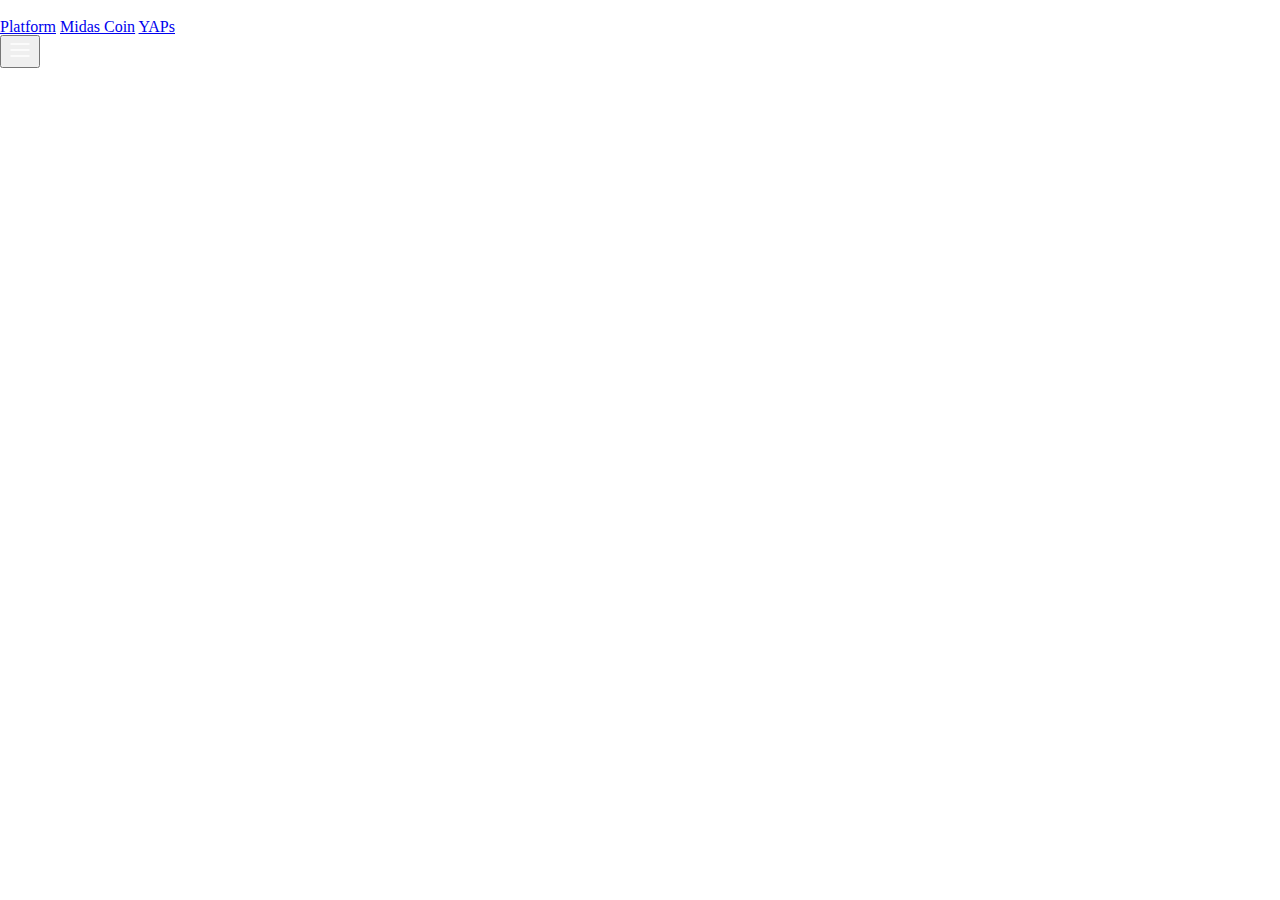
==== index.html @ 00136fde "1 commit" ====
<!DOCTYPE html>
<html lang="en">

<head>
    <meta charset="UTF-8">
    <meta http-equiv="X-UA-Compatible" content="IE=edge">
    <meta name="viewport" content="width=device-width, initial-scale=1.0">
    <style>
        @import url('https://fonts.googleapis.com/css2?family=Cormorant+Infant&family=Inter:wght@500;600;700&display=swap');
    </style>
    <link rel="stylesheet" href="CSS/style.css">
    <link rel="stylesheet" href="CSS/reset.css">
    <title>Морозова Софья Дмитриевна 211-325 27.01.2023</title>
</head>
<body class="wrapper">
    <header>
        <div class="div2">
        <div class="logo">
            <img src="/SVG/Logo.svg" alt="icon">
        </div>
            <div class="divheader2">
                <div class="divheader">
                <a class="dmenu" href="#">Platform</a>
                <a class="dmenu" href="#">Midas Coin</a>
                <a class="dmenu" href="#">YAPs</a>
            </div>
            <button class="menu">
                <img src="/SVG/Menu.svg" alt="menu">
            </button>
            </div>
            </div>
    </header>
</body>
</html>
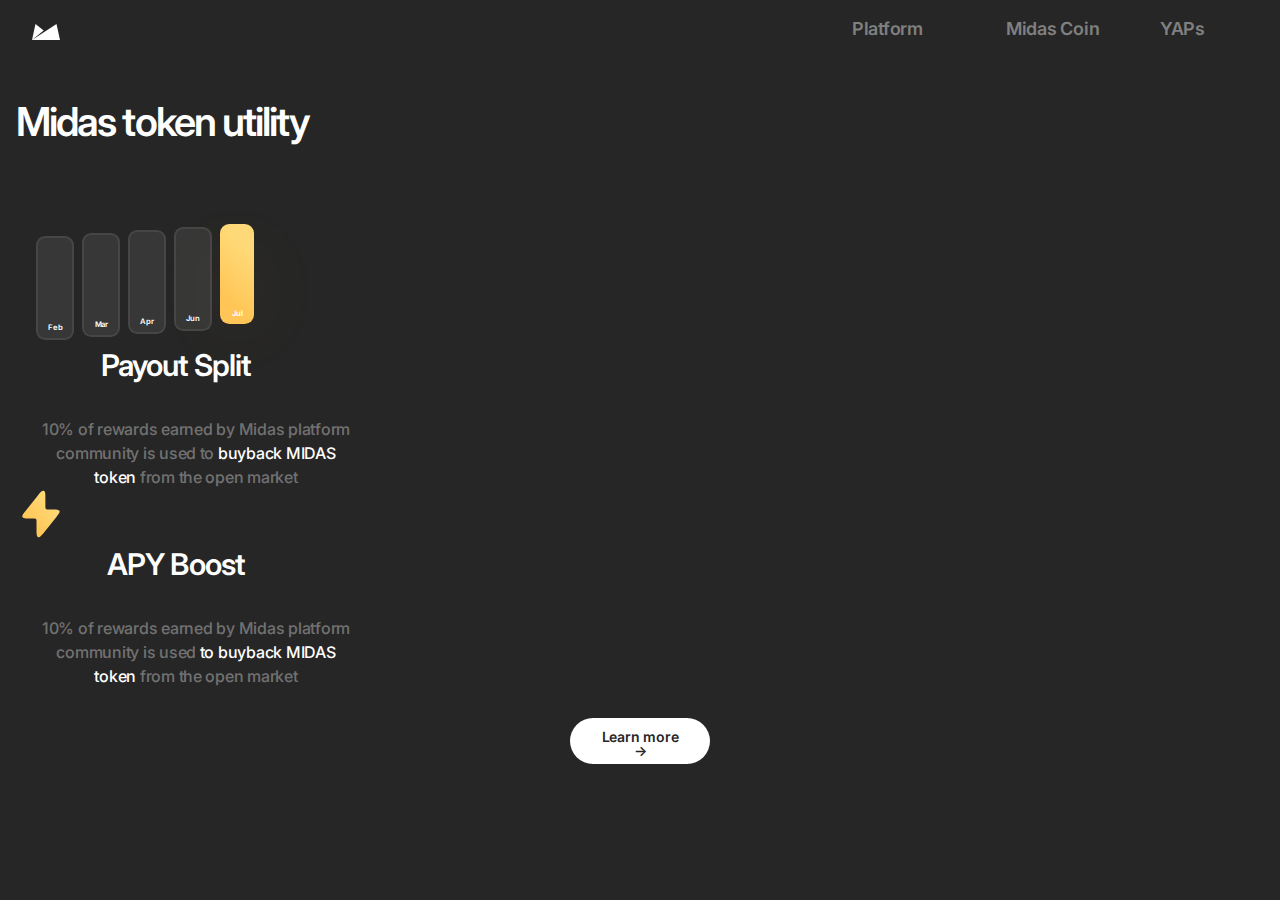
==== commit 5dbe4352: "commit4" ====
--- a/index.html
+++ b/index.html
@@ -10,7 +10,7 @@
     </style>
     <link rel="stylesheet" href="CSS/style.css">
     <link rel="stylesheet" href="CSS/reset.css">
-    <title>Морозова Софья Дмитриевна 211-325 27.01.2023</title>
+    <title>Морозова Софья Дмитриевна 211-325 28.01.2023</title>
 </head>
 <body class="wrapper">
     <header>
@@ -20,9 +20,9 @@
         </div>
             <div class="divheader2">
                 <div class="divheader">
-                <a class="dmenu" href="#">Platform</a>
-                <a class="dmenu" href="#">Midas Coin</a>
-                <a class="dmenu" href="#">YAPs</a>
+                <a class="dmenu" >Platform</a>
+                <a class="dmenu" >Midas Coin</a>
+                <a class="dmenu" >YAPs</a>
             </div>
             <button class="menu">
                 <img src="/SVG/Menu.svg" alt="menu">
@@ -30,5 +30,25 @@
             </div>
             </div>
     </header>
+    <main>
+        <div class="div6">
+            <div class="div5">
+        <h1 class="h11">Midas token utility</h1>
+        <div class="months">
+            <p class="gray_month" id="first_month">Feb</p>
+            <p class="gray_month" id="second_month">Mar</p>
+            <p class="gray_month" id="third_month">Apr</p>
+            <p class="gray_month" id="fourth_month">Jun</p>
+            <p class="gold_month">Jul</p>
+        </div>
+            </div>
+        <h2 class="h22">Payout Split</h2>
+        <p class="text_info">10% of rewards earned by Midas platform community is used to <span class="span_white">buyback MIDAS token</span> from the open market</p>
+        <img src="/SVG/thunderbolt.svg" alt="bolt" class="boltsvg">
+</div>
+        <h2 class="h22">APY Boost</h2>
+        <p class="text_info">10% of rewards earned by Midas platform community is used <span class="span_white">to buyback MIDAS token</span> from the open market</p>
+        <a class="button_learn_more" href="form.html">Learn more →</a>
+    </main>
 </body>
 </html>--- a/CSS/style.css
+++ b/CSS/style.css
@@ -0,0 +1,295 @@
+@import url('https://fonts.googleapis.com/css2?family=Cormorant+Infant&family=Inter:wght@500;600;700&display=swap');
+:root {
+    font-size: 62.5%;
+    font-family: 'Inter', sans-serif;
+    text-align: center;
+    font-weight: 600;
+--black:#262626;
+--white: #FFFFFF;
+--grey: grey;
+--signup: #e1a31e;
+background-color: var(--black);
+color: var(--white);
+}
+body{
+    margin:0;
+margin-top: 14px;
+}
+.wrapper {
+    max-width: 1440px;
+    margin-left: auto;
+    margin-right: auto;
+    padding-left: 16px;
+    padding-right: 16px;
+}
+.dmenu{
+    display:none;
+}
+header {
+   padding-top: 3.5rem;
+   padding-bottom:3.5 rem;
+    }
+    .div2{
+    margin-left: 1.6rem;
+    margin-right: 0rem;
+    margin-bottom:2rem;
+    margin-top:2rem;
+    display: flex;
+    flex-direction: row;
+    justify-content: space-between;
+    align-items: center;
+    }
+    .logo{
+        display: flex;
+    flex-direction: row;
+    align-items: center;
+    gap: 1rem;
+    }
+    .menu{
+        border: 0;
+        background: none;
+        margin: 0;
+    }
+    h1 {
+    width: 320px;
+    height: 96px;
+    font-weight: 700;
+    font-size: 2.8rem;
+    line-height: 48px;
+    letter-spacing: -0.048em;
+    margin-bottom: 0;
+    padding-left: 20px;
+    }
+    .div6{
+        align-items:baseline;
+        display: flex;
+        flex-direction: column;
+    }
+    .div5{
+        display:flex;
+        flex-direction: column;
+        align-items: flex-start; 
+    }
+
+    h2 {
+    width: 320px;
+    height: 32px;
+    font-weight: 700;
+    font-size: 32px;
+    line-height: 32px;
+    padding-left: 20px;
+    letter-spacing: -0.032em;
+    }
+    .h11 {
+    font-size: 4rem;
+    padding-top: 1rem;
+}
+.h22{
+    margin-bottom: 3.5rem;
+    padding-top: 1rem;
+    margin-left: 0;
+    font-size: 3rem;
+}
+    .text_info {
+    width: 320px;
+    height: 72px;
+    font-weight: 500;
+    font-size: 16px;
+    line-height: 24px;
+    letter-spacing: -0.016em;
+    color: rgba(255, 255, 255, 0.36);
+    padding-left: 20px;
+    }
+    
+    .span_white {
+    opacity: 1;
+    color: white;
+    
+    }
+    
+    .gray_month {
+  
+    width: 14px;
+    height: 8px;
+    font-size: 7.69528px;
+    line-height: 8px;
+    letter-spacing: -0.02em;
+    
+    background: rgba(255, 255, 255, 0.08);
+    
+    border: 2px solid rgba(255, 255, 255, 0.08);
+    border-radius: 9.23434px;
+    margin-right: 7.7px;
+    padding: 86.19px 9.86px 5.85px 10.38px;
+    }
+    
+    .gold_month {
+ 
+    width: 11px;
+    height: 8px;
+    font-size: 7.69528px;
+    line-height: 8px;
+    letter-spacing: -0.02em;
+    
+    background: linear-gradient(43.67deg, #FFC657 24.69%, #FFD977 75.86%);
+    box-shadow: 0px 16px 80px -12px rgba(255, 215, 115, 0.24);
+    border-radius: 9.23434px;
+    margin-top: 54px;
+    padding: 86.19px 11.31px 5.85px 11.94px;
+    }
+    
+    #first_month {
+    margin-left: 20px;
+    margin-top: 65.62px;
+    }
+    
+    #second_month {
+    margin-top: 62.72px;
+    }
+    
+    #third_month {
+    margin-top: 59.81px;
+    }
+    
+    #fourth_month {
+    margin-top: 56.91px;
+    }
+    
+    .months {
+    display: inline-flex;
+    flex-direction: row;
+    }
+    
+    .bolt {
+    width: 206.4px;
+    height: 206.4px;
+    }
+    
+    .button_learn_more {
+        display: block;
+        text-align: center;
+    padding: 3rem;
+    padding-top: 1.2rem;
+    padding-bottom: 1rem;
+    margin-left: auto;
+    margin-right: auto;
+    margin-top: 3rem;
+    margin-bottom: 3rem;
+    background: #FFFFFF;
+    border-radius: 24px;
+    color: var(--black);
+    max-width: 8rem;
+font-size:1.4rem;
+    }
+    
+    a {
+    text-decoration: none;
+    color: var(--black);
+    width: 104px;
+    height: 24px;
+    font-size: 16px;
+    line-height: 24px;
+    letter-spacing: -0.015em;
+    }
+   
+    .registration{
+        display: flex;
+        flex-direction: column;
+        font-size: 1.8rem;
+        line-height: 167%;
+        padding: 3.5rem;
+        align-items:center;
+        max-width: 62rem;
+        margin: 0 auto;
+        text-align: left;
+    } 
+    .registration input{
+        padding: 0.85rem 2.8rem 0.85rem 2.8rem;
+        border: solid var(--custom-property-grey) 0.1rem;
+        border-radius: 9rem;
+        margin-bottom: 2.3rem;
+        box-sizing: border-box;
+    }
+     .registration p {
+        font-size: 1.8rem;
+    }
+    .send{
+        font-weight: 600;
+        font-size: 2.6rem;
+        line-height: 115%;
+        padding: 0.8rem;
+        border: none;
+        border-radius: 9rem;
+        background-color: var(--white);
+        color: var(--black);
+        margin-top: 2.3rem;
+    }
+    
+    .type input {
+        width: 2rem;
+        height: 2rem;
+        margin: 0 5rem 0 0;
+    }
+    
+    section {
+    margin-top: 120px;
+    }
+    @media (min-width:1220px) {
+.dmenu{
+    display: flex;
+    font-size: 1.8rem;
+    color: var(--grey);
+}
+.divheader{
+    align-items: center;
+    gap:5rem;
+    display: flex;
+    flex-direction: row;
+}
+.divheader2{
+    gap:10rem;
+    display: flex;
+    flex-direction: row;
+    align-items: center;
+}
+.menu{
+    display: none;
+}
+h1{
+    display: flex;
+    flex-direction: row;
+    align-items: center;
+}
+    }
+
+    ::selection{
+        background-color: var(--white);
+        color: var(--black);
+        text-shadow:
+        1px 0 1px var(--signup),
+        0 1px 1px var(--signup),
+        2px 1px 1px var(--signup),
+        1px 2px 1px var(--signup),
+        3px 2px 1px var(--signup),
+        2px 3px 1px var(--signup);
+    }
+    button:hover {
+        box-shadow: inset 0 0 15px 0.5px var(--black);
+    }
+    
+    button:active {
+        transform: scale(0.95);
+        transition: transform 0.2s;
+    }
+    .menu:hover {
+        text-decoration: underline;
+    }
+    
+    .menu:active {
+        transform: scale(0.95);
+        transition: transform 0.2s;
+    }
+    
+    .dmenu:hover {
+        text-decoration: underline;
+    }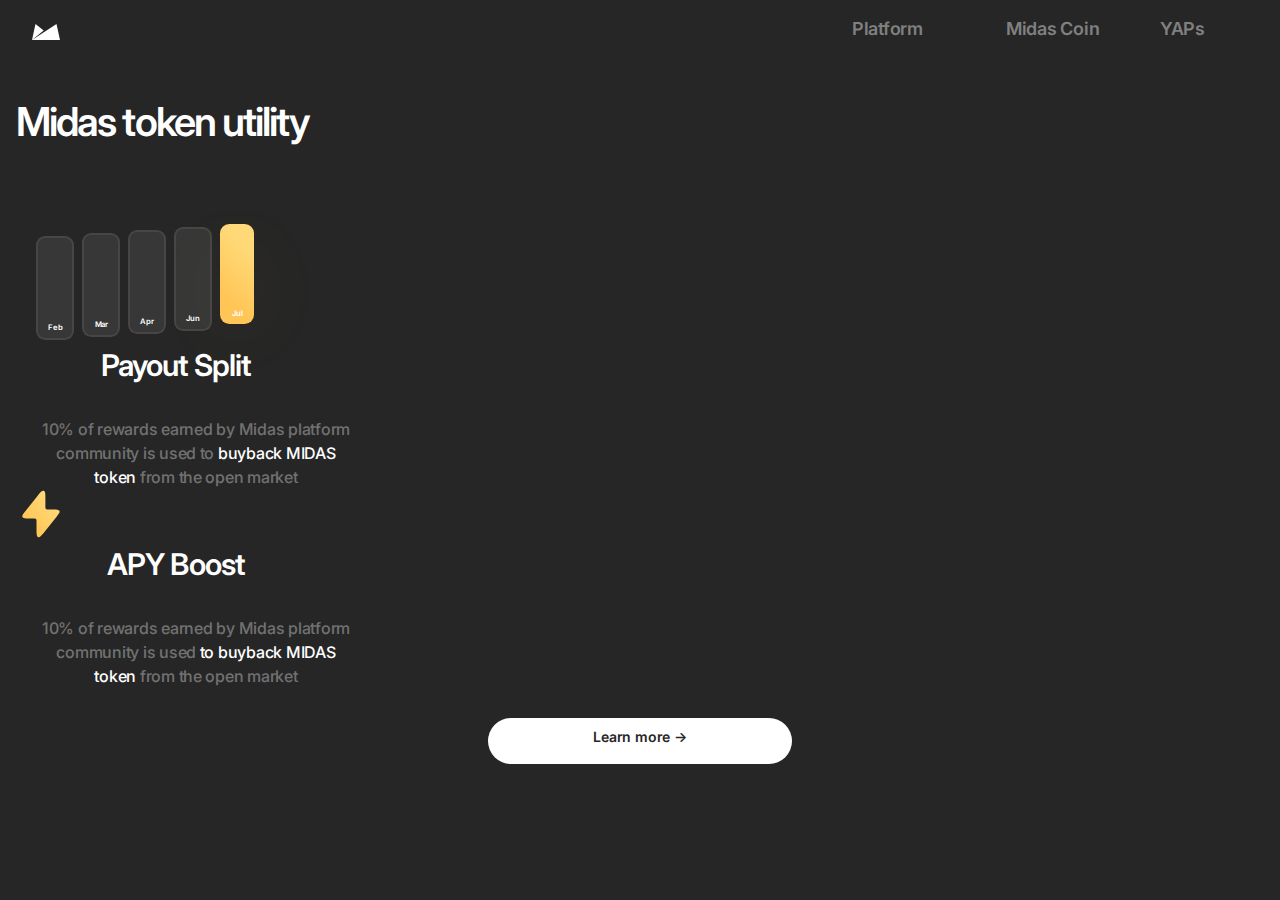
==== commit 675a7e84: "3 lab" ====
--- a/index.html
+++ b/index.html
@@ -49,6 +49,20 @@
         <h2 class="h22">APY Boost</h2>
         <p class="text_info">10% of rewards earned by Midas platform community is used <span class="span_white">to buyback MIDAS token</span> from the open market</p>
         <a class="button_learn_more" href="form.html">Learn more →</a>
+        <a class="sign openModal" href="#">Sign up</a>
+        <dialog class="modal">
+            <form class="registration" id="form">
+                <legend class="dialogname">Registration</legend>
+                <label><input id="mail" type="email" placeholder="Email" name="Email" 
+                    required> </label>
+                    <label><input type="password" placeholder="Password" name="Password" id="pass" minlength="6" required></label>
+                    <div ><span id="error"></span></div>
+                    <button class="send checkPass" type="button">Check password</button>
+                    <button class="send submit" type="submit">Send</button>
+                    <button class="send closeModal">Close</button>
+            </form>
+        </dialog>
     </main>
+    <script src="/main.js"></script>
 </body>
 </html>--- a/CSS/style.css
+++ b/CSS/style.css
@@ -260,11 +260,27 @@
     flex-direction: row;
     align-items: center;
 }
+.button_learn_more{
+    display: block;
+    text-align: center;
+padding: 10rem;
+padding-top: 1.2rem;
+padding-bottom: 1rem;
+margin-left: auto;
+margin-right: auto;
+margin-top: 3rem;
+margin-bottom: 3rem;
+background: #FFFFFF;
+border-radius: 24px;
+color: var(--black);
+max-width: 15rem;
+font-size:1.4rem;
+}
     }
 
     ::selection{
-        background-color: var(--white);
-        color: var(--black);
+        background-color: var(--black);
+        color: var(--white);
         text-shadow:
         1px 0 1px var(--signup),
         0 1px 1px var(--signup),
